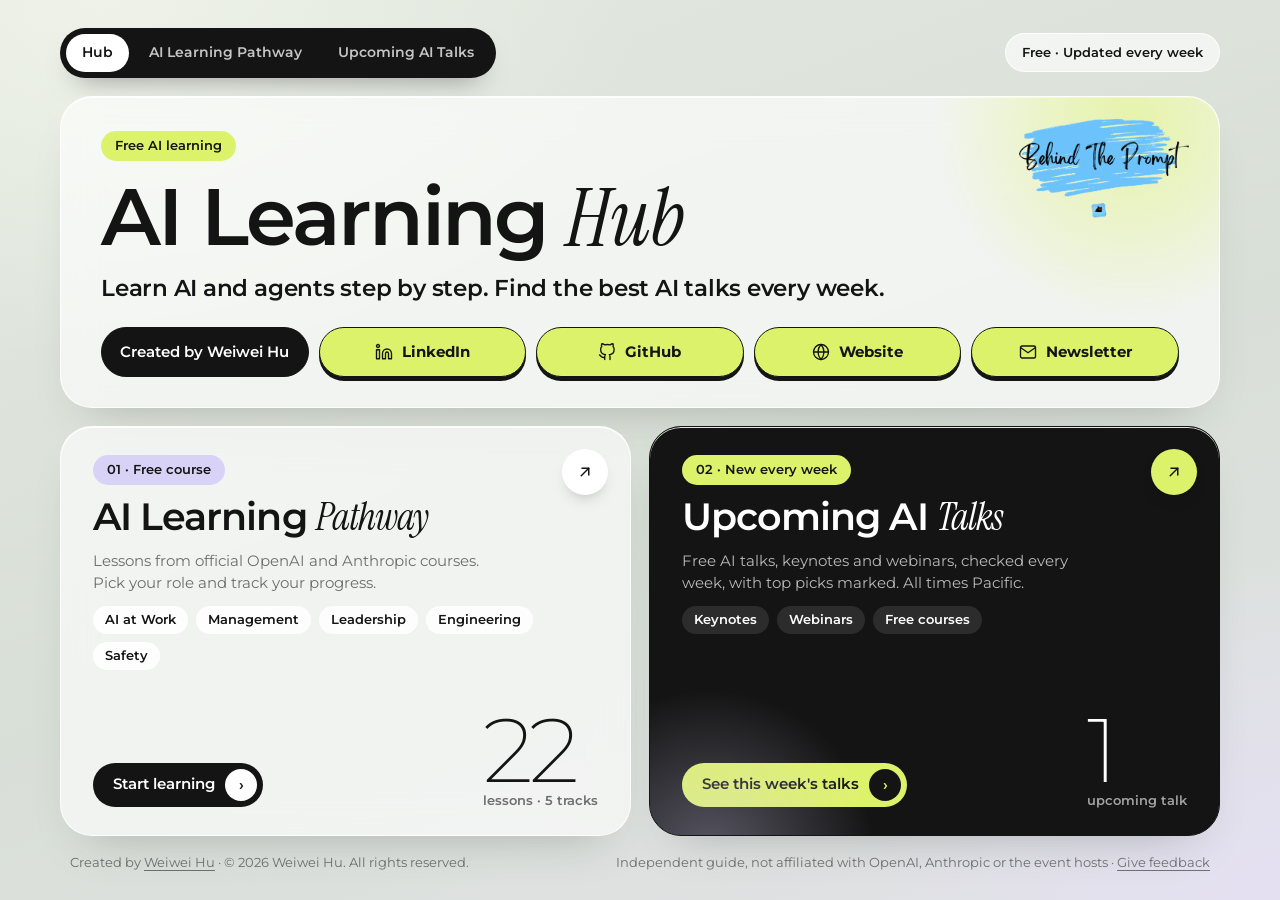
==== docs/index.html @ 30f8b455 "Make link pills bolder and more clickable Co-Authored-By: Claude Opus 5.5 <noreply@anthropic.com> Cl" ====
<!DOCTYPE html>
<html lang="en">
<head>
<meta charset="utf-8">
<meta name="robots" content="index, follow, noai, noimageai">
<meta name="copyright" content="© 2026 Weiwei Hu. All rights reserved.">
<meta name="viewport" content="width=device-width, initial-scale=1">
<title>AI Learning Hub</title>
<meta name="description" content="Learn AI and agents step by step. Find the best AI talks every week. Created by Weiwei Hu.">
<meta property="og:title" content="AI Learning Hub">
<meta property="og:description" content="A free AI learning pathway with OpenAI and Anthropic, plus Upcoming AI Talks every week.">
<meta property="og:image" content="https://wei-wei-hu.github.io/ai-learning-hub/cover.png">
<meta property="og:url" content="https://wei-wei-hu.github.io/ai-learning-hub/">
<meta name="twitter:card" content="summary_large_image">
<meta name="twitter:image" content="https://wei-wei-hu.github.io/ai-learning-hub/cover.png">
<link rel="canonical" href="https://wei-wei-hu.github.io/ai-learning-hub/">
<link rel="preconnect" href="https://fonts.googleapis.com">
<link rel="preconnect" href="https://fonts.gstatic.com" crossorigin>
<link href="https://fonts.googleapis.com/css2?family=Instrument+Serif:ital@1&family=Montserrat:wght@400;500;600;700&display=swap" rel="stylesheet">
<style>
:root{--ink:#141414;--sub:rgba(20,20,20,.6);--lime:#DDF26B;--lav:#D9D2F7;--sage:#DDE5DA;--glass:rgba(255,255,255,.62);--line:rgba(255,255,255,.8)}
*{box-sizing:border-box;margin:0;padding:0}
html,body{height:100%}
body{padding:28px;font-family:Montserrat,system-ui,sans-serif;color:var(--ink);line-height:1.45;-webkit-font-smoothing:antialiased;
background:radial-gradient(900px 600px at 8% 0%,#EEF2E9 0%,transparent 60%),radial-gradient(800px 600px at 100% 100%,#E4E0F2 0%,transparent 55%),linear-gradient(160deg,#E3E9E0 0%,#D8DFD7 55%,#E2E2E6 100%)}
html{background:#DDE3DA}
a{color:inherit;text-decoration:none}
.page{width:100%;max-width:1160px;margin:0 auto;display:flex;flex-direction:column;gap:18px}
.glass{background:var(--glass);border:1px solid var(--line);border-radius:32px;box-shadow:0 24px 48px -28px rgba(60,70,60,.35),inset 0 1px 0 rgba(255,255,255,.9);-webkit-backdrop-filter:blur(18px);backdrop-filter:blur(18px)}
/* top bar */
.top{display:flex;align-items:center;justify-content:space-between;gap:12px}
.nav{display:flex;align-items:center;gap:4px;background:#141414;border-radius:999px;padding:6px;box-shadow:0 14px 28px -16px rgba(0,0,0,.5)}
.nav a{color:rgba(255,255,255,.75);font-size:13.5px;font-weight:600;padding:9px 16px;border-radius:999px}
.nav a.on{background:#fff;color:#141414}
.nav a:hover{color:#fff} .nav a.on:hover{color:#141414}
.date{font-size:13px;font-weight:600;background:var(--glass);border:1px solid var(--line);border-radius:999px;padding:9px 16px}
/* hero */
.hero{position:relative;padding:34px 40px 30px;overflow:hidden}
.hero::after{content:"";position:absolute;width:420px;height:420px;right:-120px;top:-180px;border-radius:50%;background:radial-gradient(circle,rgba(221,242,107,.55),transparent 65%);pointer-events:none}
.kick{display:inline-flex;align-items:center;gap:8px;font-size:12.5px;font-weight:600;background:var(--lime);border-radius:999px;padding:6px 14px}
h1{font-size:clamp(34px,6.4vw,80px);font-weight:600;letter-spacing:-.035em;line-height:1;margin:16px 0 14px;white-space:nowrap}
h1 em{font-family:"Instrument Serif",Georgia,serif;font-style:italic;font-weight:400;letter-spacing:-.01em}
.lede{font-size:clamp(16px,1.9vw,23px);font-weight:600;color:var(--ink);letter-spacing:-.01em;white-space:nowrap}
@media (max-width:899px){.lede{white-space:normal}}
.btp{position:absolute;top:22px;right:30px;z-index:1}
.btp img{display:block;width:170px;height:auto}
.by{display:grid;grid-template-columns:repeat(5,minmax(0,1fr));gap:10px;margin-top:22px;position:relative;z-index:1}
.by a,.by span{display:flex;align-items:center;justify-content:center;gap:9px;height:50px;border-radius:999px;padding:0 10px;font-size:15px;font-weight:700;white-space:nowrap;transition:transform .15s,box-shadow .15s,background .15s,color .15s}
.by a{background:var(--lime);color:#141414;border:1.5px solid #141414;box-shadow:0 4px 0 #141414}
.by svg{flex:none;width:18px;height:18px}
.by span{background:#141414;color:#fff;font-weight:600;border:1.5px solid #141414}
.by a:hover{transform:translateY(-2px);box-shadow:0 6px 0 #141414;background:#141414;color:var(--lime)}
.by a:active{transform:translateY(3px);box-shadow:0 1px 0 #141414}
/* feature cards */
.cards{display:grid;grid-template-columns:1fr 1fr;gap:18px;flex:1;min-height:0}
.card{position:relative;padding:28px 32px;display:flex;flex-direction:column;gap:12px;overflow:hidden;transition:transform .15s,box-shadow .15s}
.card:hover{transform:translateY(-3px)}
.arr{position:absolute;top:22px;right:22px;width:46px;height:46px;border-radius:50%;display:grid;place-items:center;background:#fff;color:#141414;box-shadow:0 8px 18px -10px rgba(0,0,0,.4);transition:transform .2s}
.card:hover .arr{transform:rotate(45deg)}
.tag{align-self:flex-start;border-radius:999px;padding:6px 14px;font-size:12.5px;font-weight:600;background:var(--lav)}
.card h2{font-size:clamp(26px,3vw,38px);font-weight:600;letter-spacing:-.025em;line-height:1.05;padding-right:60px}
.card h2 em{font-family:"Instrument Serif",Georgia,serif;font-style:italic;font-weight:400}
.card p{font-size:15px;color:var(--sub);max-width:420px}
.chips{list-style:none;display:flex;flex-wrap:wrap;gap:8px}
.chips li{background:rgba(255,255,255,.85);border-radius:999px;padding:5px 12px;font-size:12.5px;font-weight:600}
.foot{margin-top:auto;display:flex;align-items:flex-end;justify-content:space-between;gap:12px}
.go{display:inline-flex;align-items:center;gap:10px;background:#141414;color:#fff;border-radius:999px;padding:6px 6px 6px 20px;font-size:14.5px;font-weight:600;white-space:nowrap}
.go i{width:32px;height:32px;border-radius:50%;background:#fff;color:#141414;display:grid;place-items:center;font-style:normal;font-size:15px}
.big{flex:none;font-size:clamp(56px,7vw,96px);font-weight:200;letter-spacing:-.05em;line-height:.85}
.big b{font-weight:200}
.big small{display:block;font-size:12.5px;font-weight:600;letter-spacing:0;text-align:right;color:var(--sub);margin-top:8px;white-space:nowrap}
.talks{background:#141414;color:#fff;border-color:#141414}
.talks p{color:rgba(255,255,255,.7)}
.talks .tag{background:var(--lime);color:#141414}
.talks .chips li{background:rgba(255,255,255,.1);color:#fff}
.talks .go{background:var(--lime);color:#141414}
.talks .go i{background:#141414;color:var(--lime)}
.talks .arr{background:var(--lime)}
.talks .big small{color:rgba(255,255,255,.6)}
.talks::before{content:"";position:absolute;width:360px;height:360px;left:-120px;bottom:-200px;border-radius:50%;background:radial-gradient(circle,rgba(217,210,247,.35),transparent 65%);pointer-events:none}
footer{display:flex;justify-content:space-between;gap:16px;flex-wrap:wrap;font-size:12.5px;color:rgba(20,20,20,.55);padding:0 10px}
footer a{text-decoration:underline;text-underline-offset:3px}
@media (min-width:900px) and (min-height:660px){
  body{display:flex;align-items:center;min-height:100vh}
  .page{height:min(calc(100vh - 56px),880px)}
  @media (max-height:860px){body{padding:18px 28px}.page{height:calc(100vh - 36px);gap:14px}.cards{gap:14px}h1{margin:12px 0 10px}.by{margin-top:16px}.hero{padding:26px 36px 24px}}
  @media (max-height:800px){.chips{display:none}.big{font-size:64px}}
}
@media (max-width:899px){.btp{position:static;display:block;width:max-content;margin-bottom:14px}.btp img{width:150px}.by{grid-template-columns:repeat(2,minmax(0,1fr))}.by span{grid-column:1/-1}.cards{grid-template-columns:1fr}.card{min-height:320px}footer{justify-content:center;text-align:center}.date{display:none}}
@media (max-width:600px){body{padding:14px}.hero{padding:24px 20px 22px}h1{font-size:clamp(30px,10vw,44px)}.card{padding:24px 20px}.nav a{padding:8px 14px;font-size:13px}.nav .lg{display:none}}
</style>
</head>
<body>
<div class="page">
  <div class="top">
    <nav class="nav" aria-label="Main"><a class="on" href="./">Hub</a><a href="pathway/"><span class="lg">AI Learning </span>Pathway</a><a href="talks/"><span class="lg">Upcoming AI </span>Talks</a></nav>
    <span class="date">Free · Updated every week</span>
  </div>

  <header class="hero glass">
    <a class="btp" href="https://behindprompt.substack.com/" target="_blank" rel="noopener" title="Behind The Prompt newsletter"><img src="assets/behind-the-prompt-logo.png" alt="Behind The Prompt newsletter" width="210" height="123"></a>
    <span class="kick">Free AI learning</span>
    <h1>AI Learning <em>Hub</em></h1>
    <p class="lede">Learn AI and agents step by step. Find the best AI talks every week.</p>
    <div class="by"><span>Created by Weiwei Hu</span><a href="https://www.linkedin.com/in/weiweihu/" target="_blank" rel="noopener"><svg aria-hidden="true" width="17" height="17" viewBox="0 0 24 24" fill="none" stroke="currentColor" stroke-width="1.8" stroke-linecap="round" stroke-linejoin="round"><path d="M16 8a6 6 0 0 1 6 6v7h-4v-7a2 2 0 0 0-4 0v7h-4v-7a6 6 0 0 1 6-6z"/><rect x="2" y="9" width="4" height="12"/><circle cx="4" cy="4" r="2"/></svg>LinkedIn</a><a href="https://github.com/wei-wei-hu/ai-learning-hub" target="_blank" rel="noopener"><svg aria-hidden="true" width="17" height="17" viewBox="0 0 24 24" fill="none" stroke="currentColor" stroke-width="1.8" stroke-linecap="round" stroke-linejoin="round"><path d="M9 19c-5 1.5-5-2.5-7-3m14 6v-3.87a3.37 3.37 0 0 0-.94-2.61c3.14-.35 6.44-1.54 6.44-7A5.44 5.44 0 0 0 20 4.77 5.07 5.07 0 0 0 19.91 1S18.73.65 16 2.48a13.38 13.38 0 0 0-7 0C6.27.65 5.09 1 5.09 1A5.07 5.07 0 0 0 5 4.77a5.44 5.44 0 0 0-1.5 3.78c0 5.42 3.3 6.61 6.44 7A3.37 3.37 0 0 0 9 18.13V22"/></svg>GitHub</a><a href="https://weiweihu.carrd.co/" target="_blank" rel="noopener"><svg aria-hidden="true" width="17" height="17" viewBox="0 0 24 24" fill="none" stroke="currentColor" stroke-width="1.8" stroke-linecap="round" stroke-linejoin="round"><circle cx="12" cy="12" r="10"/><path d="M2 12h20"/><path d="M12 2a15.3 15.3 0 0 1 4 10 15.3 15.3 0 0 1-4 10 15.3 15.3 0 0 1-4-10 15.3 15.3 0 0 1 4-10z"/></svg>Website</a><a href="https://behindprompt.substack.com/" target="_blank" rel="noopener"><svg aria-hidden="true" width="17" height="17" viewBox="0 0 24 24" fill="none" stroke="currentColor" stroke-width="1.8" stroke-linecap="round" stroke-linejoin="round"><rect x="2" y="4" width="20" height="16" rx="2"/><path d="m22 6-10 7L2 6"/></svg>Newsletter</a></div>
  </header>

  <section class="cards">
    <a class="card glass path" href="pathway/">
      <span class="arr" aria-hidden="true"><svg width="18" height="18" viewBox="0 0 24 24" fill="none" stroke="currentColor" stroke-width="2" stroke-linecap="round" stroke-linejoin="round"><path d="M7 17 17 7"/><path d="M8 7h9v9"/></svg></span>
      <span class="tag">01 · Free course</span>
      <h2>AI Learning <em>Pathway</em></h2>
      <p>Lessons from official OpenAI and Anthropic courses. Pick your role and track your progress.</p>
      <ul class="chips"><li>AI at Work</li><li>Management</li><li>Leadership</li><li>Engineering</li><li>Safety</li></ul>
      <div class="foot"><span class="go">Start learning <i>›</i></span><span class="big">22<small>lessons · 5 tracks</small></span></div>
    </a>
    <a class="card glass talks" href="talks/">
      <span class="arr" aria-hidden="true"><svg width="18" height="18" viewBox="0 0 24 24" fill="none" stroke="currentColor" stroke-width="2" stroke-linecap="round" stroke-linejoin="round"><path d="M7 17 17 7"/><path d="M8 7h9v9"/></svg></span>
      <span class="tag">02 · New every week</span>
      <h2>Upcoming AI <em>Talks</em></h2>
      <p>Free AI talks, keynotes and webinars, checked every week, with top picks marked. All times Pacific.</p>
      <ul class="chips"><li>Keynotes</li><li>Webinars</li><li>Free courses</li></ul>
      <div class="foot"><span class="go">See this week's talks <i>›</i></span><span class="big" id="tcount" hidden><b>8</b><small>upcoming talks</small></span></div>
    </a>
  </section>

  <footer>
    <span>Created by <a href="https://weiweihu.carrd.co/" target="_blank" rel="noopener">Weiwei Hu</a> · © 2026 Weiwei Hu. All rights reserved.</span>
    <span>Independent guide, not affiliated with OpenAI, Anthropic or the event hosts · <a href="https://forms.gle/9DdkzDKoyQURQJJZ9" target="_blank" rel="noopener">Give feedback</a></span>
  </footer>
</div>
<script>
fetch("talks/data.json",{cache:"no-store"}).then(r=>r.json()).then(d=>{
  var t=new Date(),k=t.getFullYear()+"-"+String(t.getMonth()+1).padStart(2,"0")+"-"+String(t.getDate()).padStart(2,"0");
  var n=(d.talks||[]).filter(x=>x.date>=k).length, el=document.getElementById("tcount");
  if(n>0){el.querySelector("b").textContent=n;el.querySelector("small").textContent=n==1?"upcoming talk":"upcoming talks";el.hidden=false;}
}).catch(()=>{});
</script>
</body>
</html>
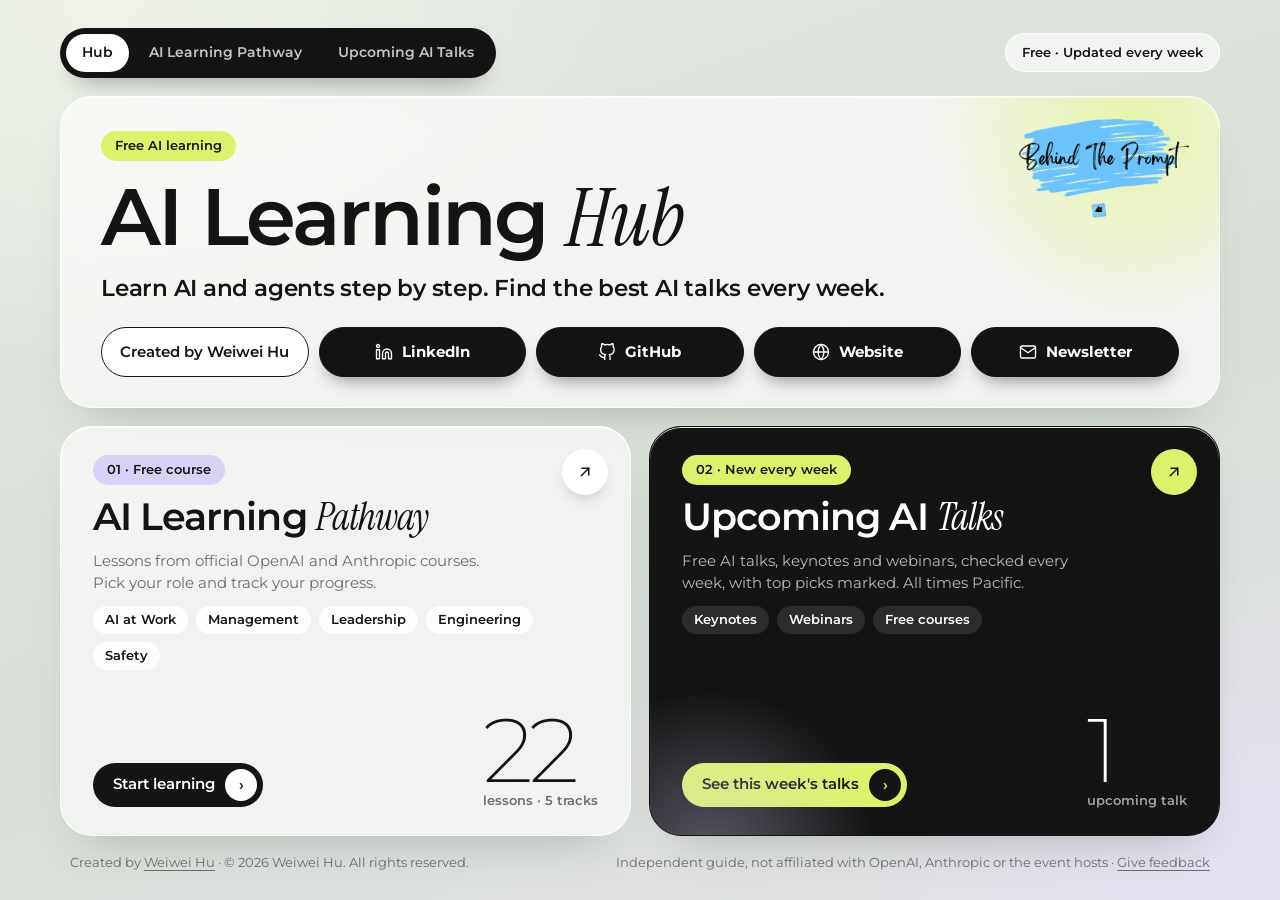
==== commit 7d6b5b1b: "Switch link pills to dark with lavender hover Co-Authored-By: Claude Opus 5.5 <noreply@anthropic.com" ====
--- a/docs/index.html
+++ b/docs/index.html
@@ -46,11 +46,11 @@
 .btp img{display:block;width:170px;height:auto}
 .by{display:grid;grid-template-columns:repeat(5,minmax(0,1fr));gap:10px;margin-top:22px;position:relative;z-index:1}
 .by a,.by span{display:flex;align-items:center;justify-content:center;gap:9px;height:50px;border-radius:999px;padding:0 10px;font-size:15px;font-weight:700;white-space:nowrap;transition:transform .15s,box-shadow .15s,background .15s,color .15s}
-.by a{background:var(--lime);color:#141414;border:1.5px solid #141414;box-shadow:0 4px 0 #141414}
+.by a{background:#141414;color:#fff;border:1.5px solid #141414;box-shadow:0 10px 20px -10px rgba(0,0,0,.55)}
 .by svg{flex:none;width:18px;height:18px}
-.by span{background:#141414;color:#fff;font-weight:600;border:1.5px solid #141414}
-.by a:hover{transform:translateY(-2px);box-shadow:0 6px 0 #141414;background:#141414;color:var(--lime)}
-.by a:active{transform:translateY(3px);box-shadow:0 1px 0 #141414}
+.by span{background:#fff;color:#141414;font-weight:600;border:1.5px solid #141414}
+.by a:hover{transform:translateY(-3px);box-shadow:0 16px 26px -12px rgba(0,0,0,.6);background:var(--lav);color:#141414}
+.by a:active{transform:translateY(0);box-shadow:0 6px 12px -8px rgba(0,0,0,.5)}
 /* feature cards */
 .cards{display:grid;grid-template-columns:1fr 1fr;gap:18px;flex:1;min-height:0}
 .card{position:relative;padding:28px 32px;display:flex;flex-direction:column;gap:12px;overflow:hidden;transition:transform .15s,box-shadow .15s}
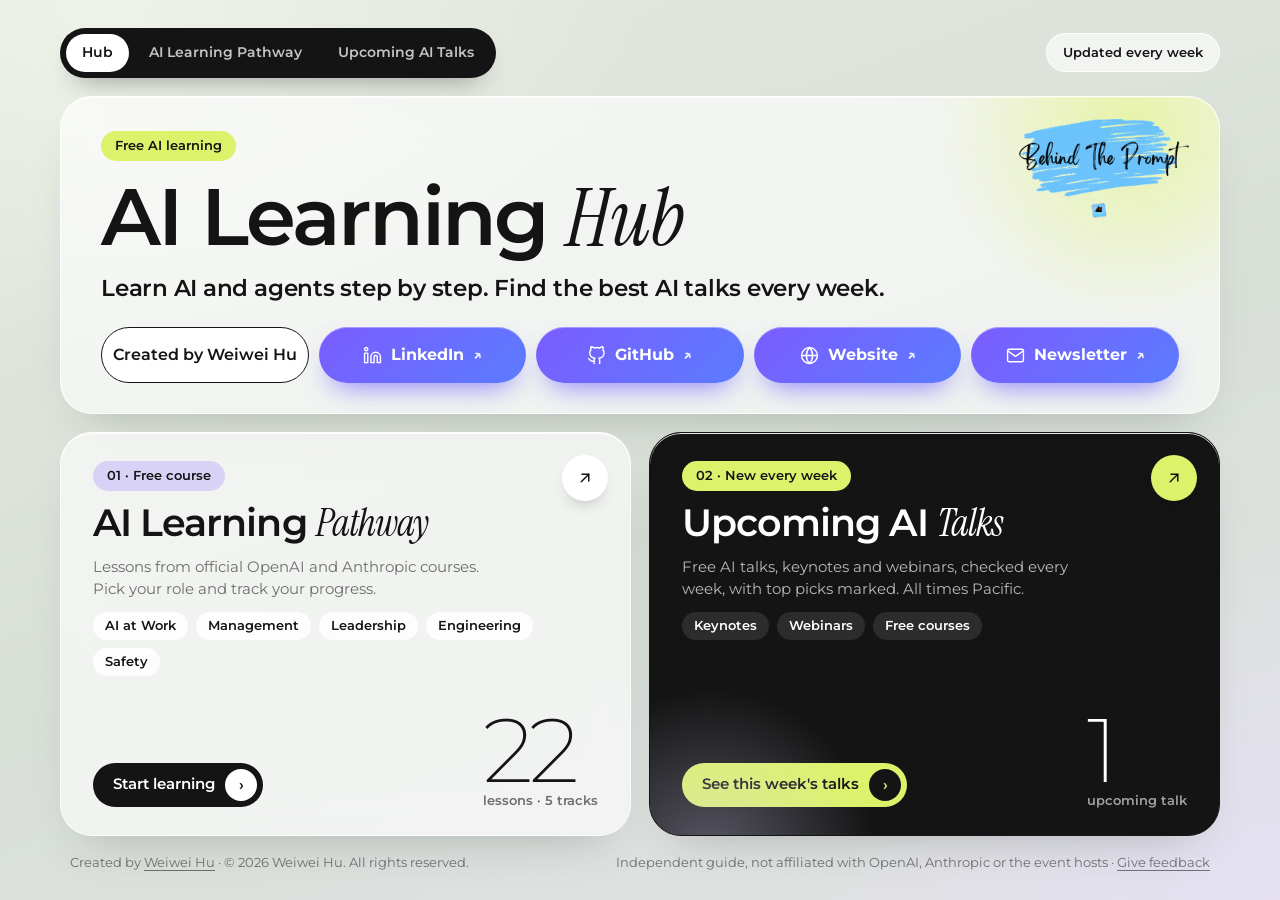
==== commit 744fc89a: "Bigger violet link pills with glow and shine; drop Free from top badge Co-Authored-By: Claude Opus 5" ====
--- a/docs/index.html
+++ b/docs/index.html
@@ -45,12 +45,18 @@
 .btp{position:absolute;top:22px;right:30px;z-index:1}
 .btp img{display:block;width:170px;height:auto}
 .by{display:grid;grid-template-columns:repeat(5,minmax(0,1fr));gap:10px;margin-top:22px;position:relative;z-index:1}
-.by a,.by span{display:flex;align-items:center;justify-content:center;gap:9px;height:50px;border-radius:999px;padding:0 10px;font-size:15px;font-weight:700;white-space:nowrap;transition:transform .15s,box-shadow .15s,background .15s,color .15s}
-.by a{background:#141414;color:#fff;border:1.5px solid #141414;box-shadow:0 10px 20px -10px rgba(0,0,0,.55)}
-.by svg{flex:none;width:18px;height:18px}
-.by span{background:#fff;color:#141414;font-weight:600;border:1.5px solid #141414}
-.by a:hover{transform:translateY(-3px);box-shadow:0 16px 26px -12px rgba(0,0,0,.6);background:var(--lav);color:#141414}
-.by a:active{transform:translateY(0);box-shadow:0 6px 12px -8px rgba(0,0,0,.5)}
+.by a,.by>span{position:relative;display:flex;align-items:center;justify-content:center;gap:9px;height:56px;border-radius:999px;padding:0 10px;font-size:16px;font-weight:700;white-space:nowrap;overflow:hidden;transition:transform .15s,box-shadow .15s,filter .15s}
+.by a{background:linear-gradient(135deg,#7B5CFF 0%,#5B7CFF 100%);color:#fff;box-shadow:0 14px 28px -12px rgba(98,80,255,.75),inset 0 1px 0 rgba(255,255,255,.35)}
+.by a::after{content:"";position:absolute;top:0;left:-60%;width:40%;height:100%;background:linear-gradient(100deg,transparent,rgba(255,255,255,.45),transparent);transform:skewX(-20deg);animation:shine 4.5s ease-in-out 1s infinite}
+.by a:nth-of-type(2)::after{animation-delay:1.25s}.by a:nth-of-type(3)::after{animation-delay:1.5s}.by a:nth-of-type(4)::after{animation-delay:1.75s}
+@keyframes shine{0%{left:-60%}30%,100%{left:130%}}
+.by a .ar{font-size:15px;opacity:.9;transition:transform .15s}
+.by svg{flex:none;width:19px;height:19px}
+.by>span{background:#fff;color:#141414;font-weight:600;border:1.5px solid #141414}
+.by a:hover{transform:translateY(-3px);filter:brightness(1.08);box-shadow:0 20px 34px -12px rgba(98,80,255,.85),inset 0 1px 0 rgba(255,255,255,.35)}
+.by a:hover .ar{transform:translate(2px,-2px)}
+.by a:active{transform:translateY(0)}
+@media (prefers-reduced-motion:reduce){.by a::after{animation:none;display:none}}
 /* feature cards */
 .cards{display:grid;grid-template-columns:1fr 1fr;gap:18px;flex:1;min-height:0}
 .card{position:relative;padding:28px 32px;display:flex;flex-direction:column;gap:12px;overflow:hidden;transition:transform .15s,box-shadow .15s}
@@ -86,7 +92,7 @@
   @media (max-height:860px){body{padding:18px 28px}.page{height:calc(100vh - 36px);gap:14px}.cards{gap:14px}h1{margin:12px 0 10px}.by{margin-top:16px}.hero{padding:26px 36px 24px}}
   @media (max-height:800px){.chips{display:none}.big{font-size:64px}}
 }
-@media (max-width:899px){.btp{position:static;display:block;width:max-content;margin-bottom:14px}.btp img{width:150px}.by{grid-template-columns:repeat(2,minmax(0,1fr))}.by span{grid-column:1/-1}.cards{grid-template-columns:1fr}.card{min-height:320px}footer{justify-content:center;text-align:center}.date{display:none}}
+@media (max-width:899px){.btp{position:static;display:block;width:max-content;margin-bottom:14px}.btp img{width:150px}.by{grid-template-columns:repeat(2,minmax(0,1fr))}.by>span{grid-column:1/-1}.cards{grid-template-columns:1fr}.card{min-height:320px}footer{justify-content:center;text-align:center}.date{display:none}}
 @media (max-width:600px){body{padding:14px}.hero{padding:24px 20px 22px}h1{font-size:clamp(30px,10vw,44px)}.card{padding:24px 20px}.nav a{padding:8px 14px;font-size:13px}.nav .lg{display:none}}
 </style>
 </head>
@@ -94,7 +100,7 @@
 <div class="page">
   <div class="top">
     <nav class="nav" aria-label="Main"><a class="on" href="./">Hub</a><a href="pathway/"><span class="lg">AI Learning </span>Pathway</a><a href="talks/"><span class="lg">Upcoming AI </span>Talks</a></nav>
-    <span class="date">Free · Updated every week</span>
+    <span class="date">Updated every week</span>
   </div>
 
   <header class="hero glass">
@@ -102,7 +108,7 @@
     <span class="kick">Free AI learning</span>
     <h1>AI Learning <em>Hub</em></h1>
     <p class="lede">Learn AI and agents step by step. Find the best AI talks every week.</p>
-    <div class="by"><span>Created by Weiwei Hu</span><a href="https://www.linkedin.com/in/weiweihu/" target="_blank" rel="noopener"><svg aria-hidden="true" width="17" height="17" viewBox="0 0 24 24" fill="none" stroke="currentColor" stroke-width="1.8" stroke-linecap="round" stroke-linejoin="round"><path d="M16 8a6 6 0 0 1 6 6v7h-4v-7a2 2 0 0 0-4 0v7h-4v-7a6 6 0 0 1 6-6z"/><rect x="2" y="9" width="4" height="12"/><circle cx="4" cy="4" r="2"/></svg>LinkedIn</a><a href="https://github.com/wei-wei-hu/ai-learning-hub" target="_blank" rel="noopener"><svg aria-hidden="true" width="17" height="17" viewBox="0 0 24 24" fill="none" stroke="currentColor" stroke-width="1.8" stroke-linecap="round" stroke-linejoin="round"><path d="M9 19c-5 1.5-5-2.5-7-3m14 6v-3.87a3.37 3.37 0 0 0-.94-2.61c3.14-.35 6.44-1.54 6.44-7A5.44 5.44 0 0 0 20 4.77 5.07 5.07 0 0 0 19.91 1S18.73.65 16 2.48a13.38 13.38 0 0 0-7 0C6.27.65 5.09 1 5.09 1A5.07 5.07 0 0 0 5 4.77a5.44 5.44 0 0 0-1.5 3.78c0 5.42 3.3 6.61 6.44 7A3.37 3.37 0 0 0 9 18.13V22"/></svg>GitHub</a><a href="https://weiweihu.carrd.co/" target="_blank" rel="noopener"><svg aria-hidden="true" width="17" height="17" viewBox="0 0 24 24" fill="none" stroke="currentColor" stroke-width="1.8" stroke-linecap="round" stroke-linejoin="round"><circle cx="12" cy="12" r="10"/><path d="M2 12h20"/><path d="M12 2a15.3 15.3 0 0 1 4 10 15.3 15.3 0 0 1-4 10 15.3 15.3 0 0 1-4-10 15.3 15.3 0 0 1 4-10z"/></svg>Website</a><a href="https://behindprompt.substack.com/" target="_blank" rel="noopener"><svg aria-hidden="true" width="17" height="17" viewBox="0 0 24 24" fill="none" stroke="currentColor" stroke-width="1.8" stroke-linecap="round" stroke-linejoin="round"><rect x="2" y="4" width="20" height="16" rx="2"/><path d="m22 6-10 7L2 6"/></svg>Newsletter</a></div>
+    <div class="by"><span>Created by Weiwei Hu</span><a href="https://www.linkedin.com/in/weiweihu/" target="_blank" rel="noopener"><svg aria-hidden="true" width="17" height="17" viewBox="0 0 24 24" fill="none" stroke="currentColor" stroke-width="1.8" stroke-linecap="round" stroke-linejoin="round"><path d="M16 8a6 6 0 0 1 6 6v7h-4v-7a2 2 0 0 0-4 0v7h-4v-7a6 6 0 0 1 6-6z"/><rect x="2" y="9" width="4" height="12"/><circle cx="4" cy="4" r="2"/></svg>LinkedIn<span class="ar" aria-hidden="true">↗</span></a><a href="https://github.com/wei-wei-hu/ai-learning-hub" target="_blank" rel="noopener"><svg aria-hidden="true" width="17" height="17" viewBox="0 0 24 24" fill="none" stroke="currentColor" stroke-width="1.8" stroke-linecap="round" stroke-linejoin="round"><path d="M9 19c-5 1.5-5-2.5-7-3m14 6v-3.87a3.37 3.37 0 0 0-.94-2.61c3.14-.35 6.44-1.54 6.44-7A5.44 5.44 0 0 0 20 4.77 5.07 5.07 0 0 0 19.91 1S18.73.65 16 2.48a13.38 13.38 0 0 0-7 0C6.27.65 5.09 1 5.09 1A5.07 5.07 0 0 0 5 4.77a5.44 5.44 0 0 0-1.5 3.78c0 5.42 3.3 6.61 6.44 7A3.37 3.37 0 0 0 9 18.13V22"/></svg>GitHub<span class="ar" aria-hidden="true">↗</span></a><a href="https://weiweihu.carrd.co/" target="_blank" rel="noopener"><svg aria-hidden="true" width="17" height="17" viewBox="0 0 24 24" fill="none" stroke="currentColor" stroke-width="1.8" stroke-linecap="round" stroke-linejoin="round"><circle cx="12" cy="12" r="10"/><path d="M2 12h20"/><path d="M12 2a15.3 15.3 0 0 1 4 10 15.3 15.3 0 0 1-4 10 15.3 15.3 0 0 1-4-10 15.3 15.3 0 0 1 4-10z"/></svg>Website<span class="ar" aria-hidden="true">↗</span></a><a href="https://behindprompt.substack.com/" target="_blank" rel="noopener"><svg aria-hidden="true" width="17" height="17" viewBox="0 0 24 24" fill="none" stroke="currentColor" stroke-width="1.8" stroke-linecap="round" stroke-linejoin="round"><rect x="2" y="4" width="20" height="16" rx="2"/><path d="m22 6-10 7L2 6"/></svg>Newsletter<span class="ar" aria-hidden="true">↗</span></a></div>
   </header>
 
   <section class="cards">
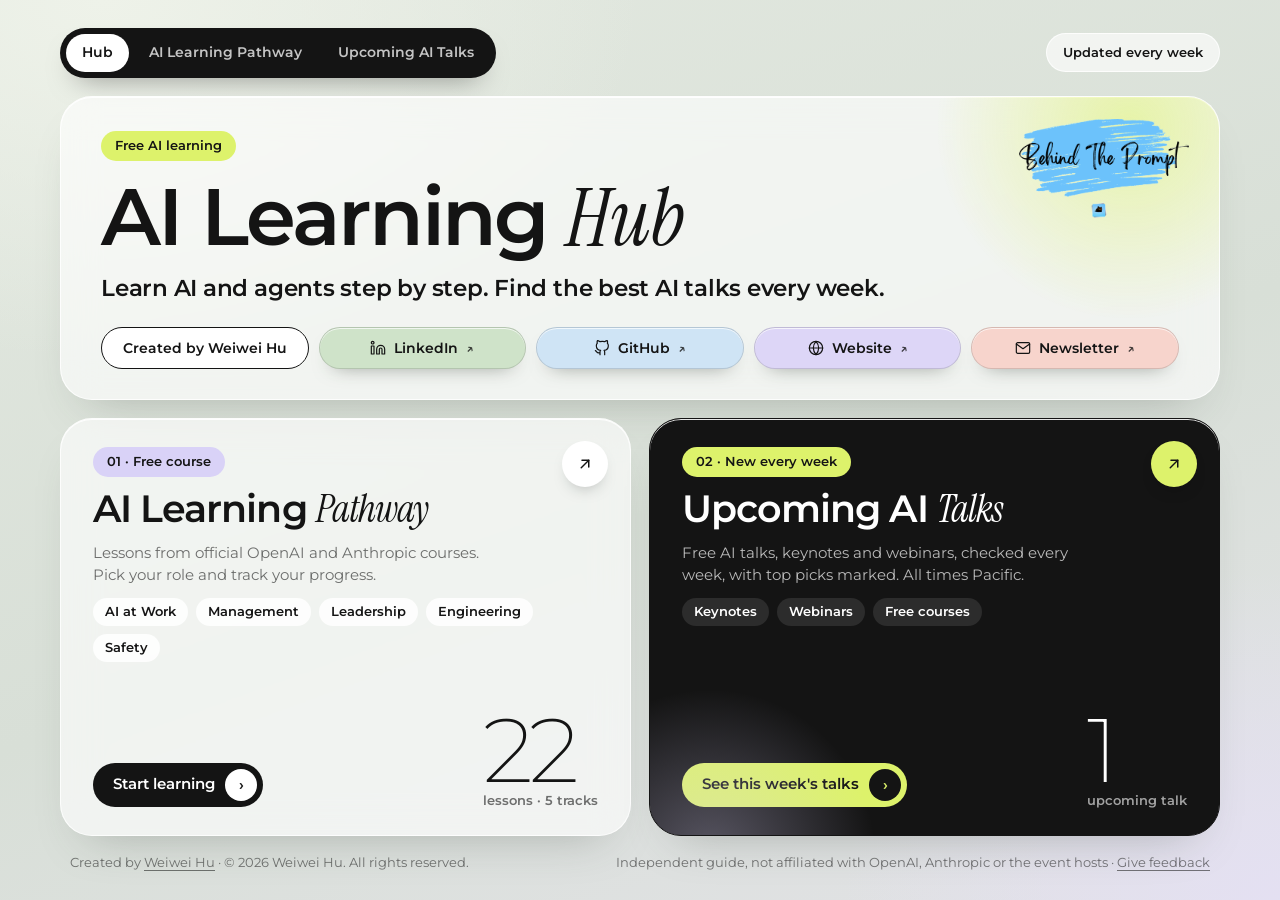
==== commit 7cdb401b: "Soft colored compact pills Co-Authored-By: Claude Opus 5.5 <noreply@anthropic.com> Claude-Session: h" ====
--- a/docs/index.html
+++ b/docs/index.html
@@ -45,18 +45,18 @@
 .btp{position:absolute;top:22px;right:30px;z-index:1}
 .btp img{display:block;width:170px;height:auto}
 .by{display:grid;grid-template-columns:repeat(5,minmax(0,1fr));gap:10px;margin-top:22px;position:relative;z-index:1}
-.by a,.by>span{position:relative;display:flex;align-items:center;justify-content:center;gap:9px;height:56px;border-radius:999px;padding:0 10px;font-size:16px;font-weight:700;white-space:nowrap;overflow:hidden;transition:transform .15s,box-shadow .15s,filter .15s}
-.by a{background:linear-gradient(135deg,#7B5CFF 0%,#5B7CFF 100%);color:#fff;box-shadow:0 14px 28px -12px rgba(98,80,255,.75),inset 0 1px 0 rgba(255,255,255,.35)}
-.by a::after{content:"";position:absolute;top:0;left:-60%;width:40%;height:100%;background:linear-gradient(100deg,transparent,rgba(255,255,255,.45),transparent);transform:skewX(-20deg);animation:shine 4.5s ease-in-out 1s infinite}
-.by a:nth-of-type(2)::after{animation-delay:1.25s}.by a:nth-of-type(3)::after{animation-delay:1.5s}.by a:nth-of-type(4)::after{animation-delay:1.75s}
-@keyframes shine{0%{left:-60%}30%,100%{left:130%}}
-.by a .ar{font-size:15px;opacity:.9;transition:transform .15s}
-.by svg{flex:none;width:19px;height:19px}
+.by a,.by>span{position:relative;display:flex;align-items:center;justify-content:center;gap:8px;height:42px;border-radius:999px;padding:0 10px;font-size:14px;font-weight:600;white-space:nowrap;overflow:hidden;transition:transform .15s,box-shadow .15s,filter .15s}
+.by a{color:#141414;border:1.5px solid rgba(20,20,20,.14);box-shadow:0 10px 20px -14px rgba(40,50,40,.6),inset 0 1px 0 rgba(255,255,255,.7)}
+.by a:nth-of-type(1){background:#CFE3C9}
+.by a:nth-of-type(2){background:#CFE4F5}
+.by a:nth-of-type(3){background:#DDD6F7}
+.by a:nth-of-type(4){background:#F7D4CC}
+.by a .ar{font-size:13px;opacity:.8;transition:transform .15s}
+.by svg{flex:none;width:16px;height:16px}
 .by>span{background:#fff;color:#141414;font-weight:600;border:1.5px solid #141414}
-.by a:hover{transform:translateY(-3px);filter:brightness(1.08);box-shadow:0 20px 34px -12px rgba(98,80,255,.85),inset 0 1px 0 rgba(255,255,255,.35)}
+.by a:hover{transform:translateY(-3px);border-color:#141414;box-shadow:0 16px 26px -14px rgba(40,50,40,.7)}
 .by a:hover .ar{transform:translate(2px,-2px)}
 .by a:active{transform:translateY(0)}
-@media (prefers-reduced-motion:reduce){.by a::after{animation:none;display:none}}
 /* feature cards */
 .cards{display:grid;grid-template-columns:1fr 1fr;gap:18px;flex:1;min-height:0}
 .card{position:relative;padding:28px 32px;display:flex;flex-direction:column;gap:12px;overflow:hidden;transition:transform .15s,box-shadow .15s}
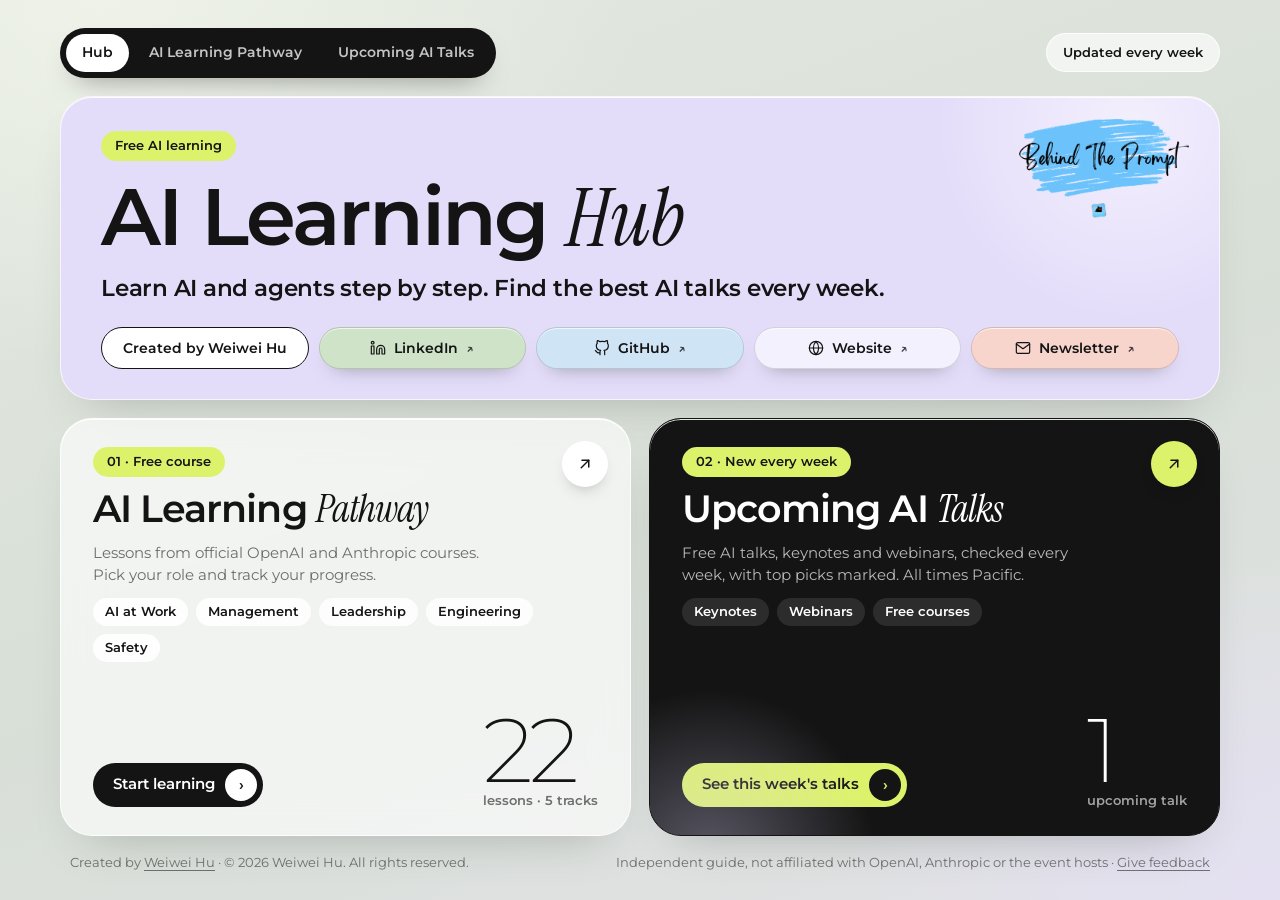
==== commit 8bb7de46: "Lavender top section, yellow 01 tag Co-Authored-By: Claude Opus 5.5 <noreply@anthropic.com> Claude-S" ====
--- a/docs/index.html
+++ b/docs/index.html
@@ -35,8 +35,8 @@
 .nav a:hover{color:#fff} .nav a.on:hover{color:#141414}
 .date{font-size:13px;font-weight:600;background:var(--glass);border:1px solid var(--line);border-radius:999px;padding:9px 16px}
 /* hero */
-.hero{position:relative;padding:34px 40px 30px;overflow:hidden}
-.hero::after{content:"";position:absolute;width:420px;height:420px;right:-120px;top:-180px;border-radius:50%;background:radial-gradient(circle,rgba(221,242,107,.55),transparent 65%);pointer-events:none}
+.hero{position:relative;padding:34px 40px 30px;overflow:hidden;background:#E4DDFA;border-color:rgba(255,255,255,.7)}
+.hero::after{content:"";position:absolute;width:420px;height:420px;right:-120px;top:-180px;border-radius:50%;background:radial-gradient(circle,rgba(255,255,255,.55),transparent 65%);pointer-events:none}
 .kick{display:inline-flex;align-items:center;gap:8px;font-size:12.5px;font-weight:600;background:var(--lime);border-radius:999px;padding:6px 14px}
 h1{font-size:clamp(34px,6.4vw,80px);font-weight:600;letter-spacing:-.035em;line-height:1;margin:16px 0 14px;white-space:nowrap}
 h1 em{font-family:"Instrument Serif",Georgia,serif;font-style:italic;font-weight:400;letter-spacing:-.01em}
@@ -49,7 +49,7 @@
 .by a{color:#141414;border:1.5px solid rgba(20,20,20,.14);box-shadow:0 10px 20px -14px rgba(40,50,40,.6),inset 0 1px 0 rgba(255,255,255,.7)}
 .by a:nth-of-type(1){background:#CFE3C9}
 .by a:nth-of-type(2){background:#CFE4F5}
-.by a:nth-of-type(3){background:#DDD6F7}
+.by a:nth-of-type(3){background:#F4F1FF}
 .by a:nth-of-type(4){background:#F7D4CC}
 .by a .ar{font-size:13px;opacity:.8;transition:transform .15s}
 .by svg{flex:none;width:16px;height:16px}
@@ -63,7 +63,7 @@
 .card:hover{transform:translateY(-3px)}
 .arr{position:absolute;top:22px;right:22px;width:46px;height:46px;border-radius:50%;display:grid;place-items:center;background:#fff;color:#141414;box-shadow:0 8px 18px -10px rgba(0,0,0,.4);transition:transform .2s}
 .card:hover .arr{transform:rotate(45deg)}
-.tag{align-self:flex-start;border-radius:999px;padding:6px 14px;font-size:12.5px;font-weight:600;background:var(--lav)}
+.tag{align-self:flex-start;border-radius:999px;padding:6px 14px;font-size:12.5px;font-weight:600;background:var(--lime)}
 .card h2{font-size:clamp(26px,3vw,38px);font-weight:600;letter-spacing:-.025em;line-height:1.05;padding-right:60px}
 .card h2 em{font-family:"Instrument Serif",Georgia,serif;font-style:italic;font-weight:400}
 .card p{font-size:15px;color:var(--sub);max-width:420px}
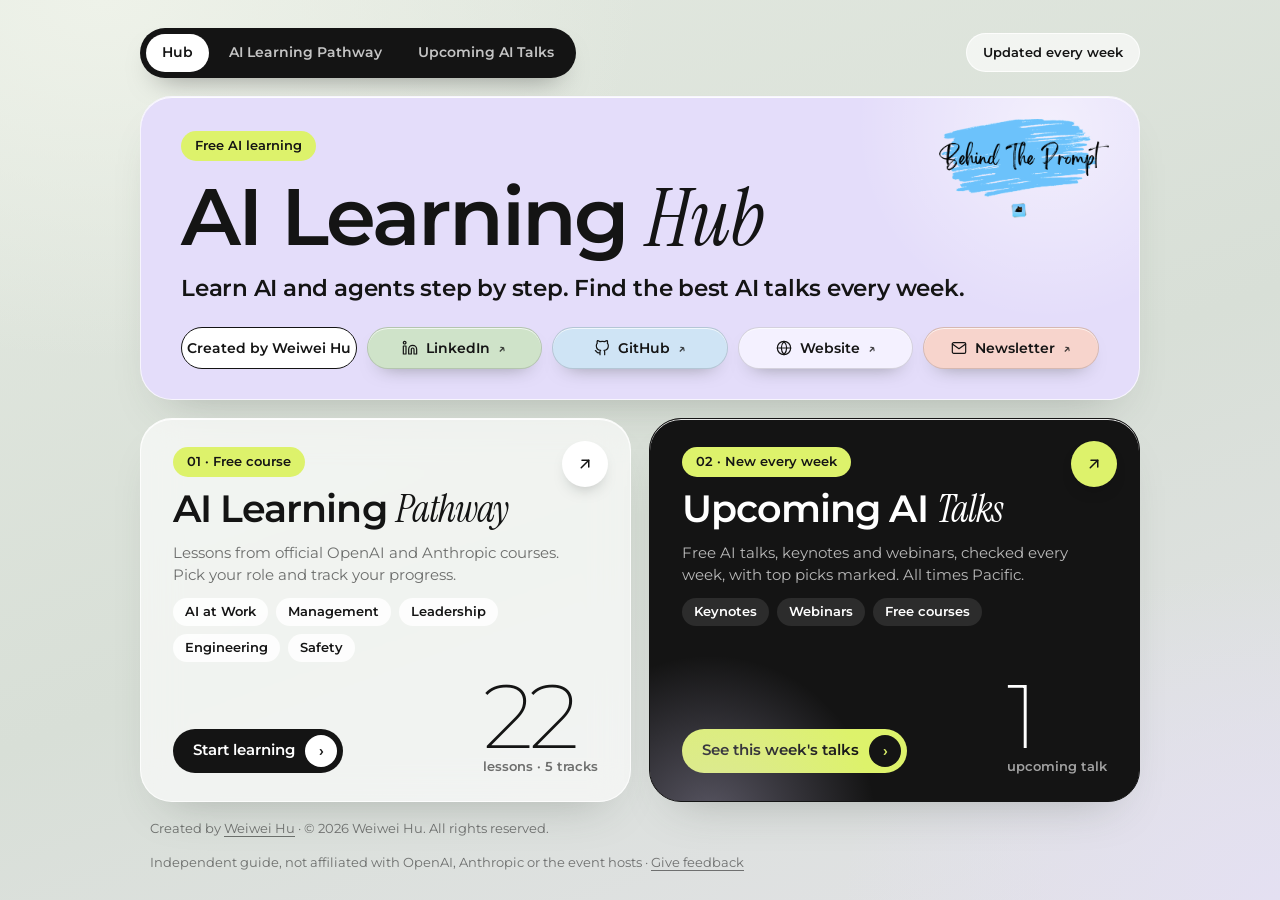
==== commit 69c3b928: "Update design Co-Authored-By: Claude Opus 5.5 <noreply@anthropic.com> Claude-Session: https://claude" ====
--- a/docs/index.html
+++ b/docs/index.html
@@ -25,7 +25,7 @@
 background:radial-gradient(900px 600px at 8% 0%,#EEF2E9 0%,transparent 60%),radial-gradient(800px 600px at 100% 100%,#E4E0F2 0%,transparent 55%),linear-gradient(160deg,#E3E9E0 0%,#D8DFD7 55%,#E2E2E6 100%)}
 html{background:#DDE3DA}
 a{color:inherit;text-decoration:none}
-.page{width:100%;max-width:1160px;margin:0 auto;display:flex;flex-direction:column;gap:18px}
+.page{width:100%;max-width:1000px;margin:0 auto;display:flex;flex-direction:column;gap:18px}
 .glass{background:var(--glass);border:1px solid var(--line);border-radius:32px;box-shadow:0 24px 48px -28px rgba(60,70,60,.35),inset 0 1px 0 rgba(255,255,255,.9);-webkit-backdrop-filter:blur(18px);backdrop-filter:blur(18px)}
 /* top bar */
 .top{display:flex;align-items:center;justify-content:space-between;gap:12px}
@@ -87,9 +87,9 @@
 footer{display:flex;justify-content:space-between;gap:16px;flex-wrap:wrap;font-size:12.5px;color:rgba(20,20,20,.55);padding:0 10px}
 footer a{text-decoration:underline;text-underline-offset:3px}
 @media (min-width:900px) and (min-height:660px){
-  body{display:flex;align-items:center;min-height:100vh}
+  body{display:flex;align-items:center;min-height:100vh;padding-left:clamp(28px,8vw,140px);padding-right:clamp(28px,8vw,140px)}
   .page{height:min(calc(100vh - 56px),880px)}
-  @media (max-height:860px){body{padding:18px 28px}.page{height:calc(100vh - 36px);gap:14px}.cards{gap:14px}h1{margin:12px 0 10px}.by{margin-top:16px}.hero{padding:26px 36px 24px}}
+  @media (max-height:860px){body{padding-top:18px;padding-bottom:18px}.page{height:calc(100vh - 36px);gap:14px}.cards{gap:14px}h1{margin:12px 0 10px}.by{margin-top:16px}.hero{padding:26px 36px 24px}}
   @media (max-height:800px){.chips{display:none}.big{font-size:64px}}
 }
 @media (max-width:899px){.btp{position:static;display:block;width:max-content;margin-bottom:14px}.btp img{width:150px}.by{grid-template-columns:repeat(2,minmax(0,1fr))}.by>span{grid-column:1/-1}.cards{grid-template-columns:1fr}.card{min-height:320px}footer{justify-content:center;text-align:center}.date{display:none}}
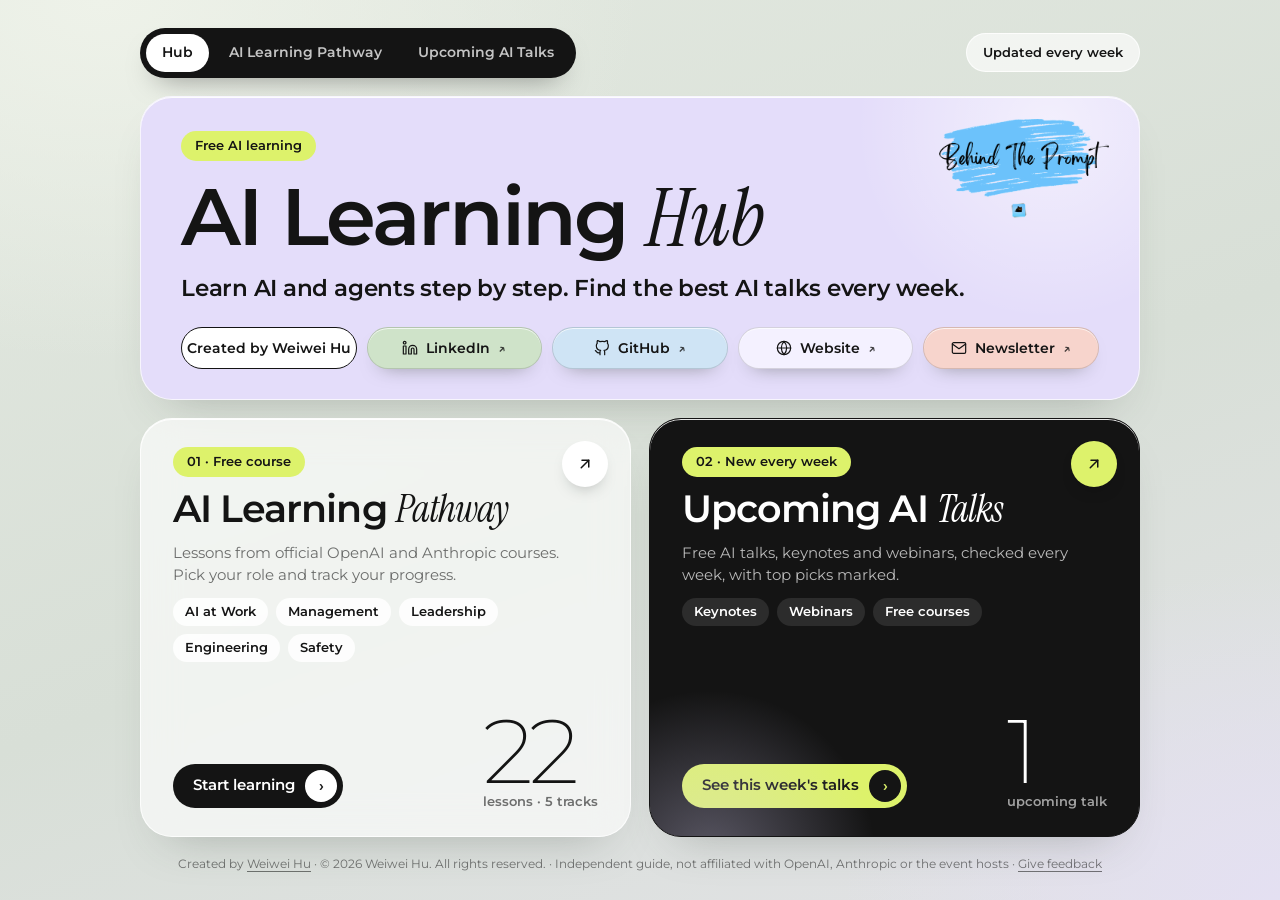
==== commit 9fa02836: "Update content Co-Authored-By: Claude Opus 5.5 <noreply@anthropic.com> Claude-Session: https://claud" ====
--- a/docs/index.html
+++ b/docs/index.html
@@ -84,7 +84,8 @@
 .talks .arr{background:var(--lime)}
 .talks .big small{color:rgba(255,255,255,.6)}
 .talks::before{content:"";position:absolute;width:360px;height:360px;left:-120px;bottom:-200px;border-radius:50%;background:radial-gradient(circle,rgba(217,210,247,.35),transparent 65%);pointer-events:none}
-footer{display:flex;justify-content:space-between;gap:16px;flex-wrap:wrap;font-size:12.5px;color:rgba(20,20,20,.55);padding:0 10px}
+footer{text-align:center;font-size:12px;color:rgba(20,20,20,.55);padding:0 4px}
+@media (min-width:1100px){footer{white-space:nowrap}}
 footer a{text-decoration:underline;text-underline-offset:3px}
 @media (min-width:900px) and (min-height:660px){
   body{display:flex;align-items:center;min-height:100vh;padding-left:clamp(28px,8vw,140px);padding-right:clamp(28px,8vw,140px)}
@@ -124,15 +125,14 @@
       <span class="arr" aria-hidden="true"><svg width="18" height="18" viewBox="0 0 24 24" fill="none" stroke="currentColor" stroke-width="2" stroke-linecap="round" stroke-linejoin="round"><path d="M7 17 17 7"/><path d="M8 7h9v9"/></svg></span>
       <span class="tag">02 · New every week</span>
       <h2>Upcoming AI <em>Talks</em></h2>
-      <p>Free AI talks, keynotes and webinars, checked every week, with top picks marked. All times Pacific.</p>
+      <p>Free AI talks, keynotes and webinars, checked every week, with top picks marked.</p>
       <ul class="chips"><li>Keynotes</li><li>Webinars</li><li>Free courses</li></ul>
       <div class="foot"><span class="go">See this week's talks <i>›</i></span><span class="big" id="tcount" hidden><b>8</b><small>upcoming talks</small></span></div>
     </a>
   </section>
 
   <footer>
-    <span>Created by <a href="https://weiweihu.carrd.co/" target="_blank" rel="noopener">Weiwei Hu</a> · © 2026 Weiwei Hu. All rights reserved.</span>
-    <span>Independent guide, not affiliated with OpenAI, Anthropic or the event hosts · <a href="https://forms.gle/9DdkzDKoyQURQJJZ9" target="_blank" rel="noopener">Give feedback</a></span>
+    <span>Created by <a href="https://weiweihu.carrd.co/" target="_blank" rel="noopener">Weiwei Hu</a> · © 2026 Weiwei Hu. All rights reserved. · Independent guide, not affiliated with OpenAI, Anthropic or the event hosts · <a href="https://forms.gle/9DdkzDKoyQURQJJZ9" target="_blank" rel="noopener">Give feedback</a></span>
   </footer>
 </div>
 <script>
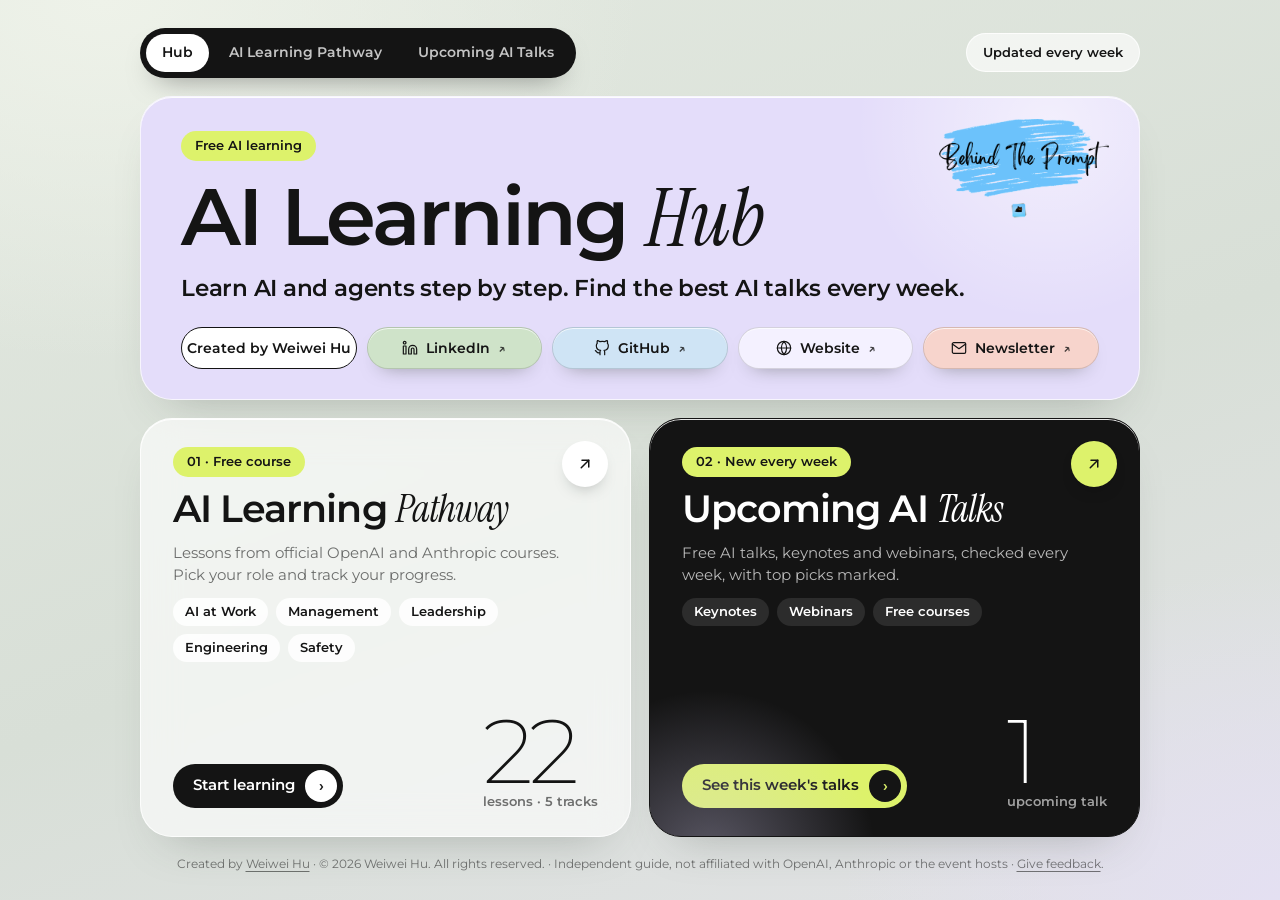
==== commit 3808601b: "Update design Co-Authored-By: Claude Opus 5.5 <noreply@anthropic.com> Claude-Session: https://claude" ====
--- a/docs/index.html
+++ b/docs/index.html
@@ -132,7 +132,7 @@
   </section>
 
   <footer>
-    <span>Created by <a href="https://weiweihu.carrd.co/" target="_blank" rel="noopener">Weiwei Hu</a> · © 2026 Weiwei Hu. All rights reserved. · Independent guide, not affiliated with OpenAI, Anthropic or the event hosts · <a href="https://forms.gle/9DdkzDKoyQURQJJZ9" target="_blank" rel="noopener">Give feedback</a></span>
+    <span>Created by <a href="https://weiweihu.carrd.co/" target="_blank" rel="noopener">Weiwei Hu</a> · © 2026 Weiwei Hu. All rights reserved. · Independent guide, not affiliated with OpenAI, Anthropic or the event hosts · <a href="https://forms.gle/9DdkzDKoyQURQJJZ9" target="_blank" rel="noopener">Give feedback</a>.</span>
   </footer>
 </div>
 <script>
